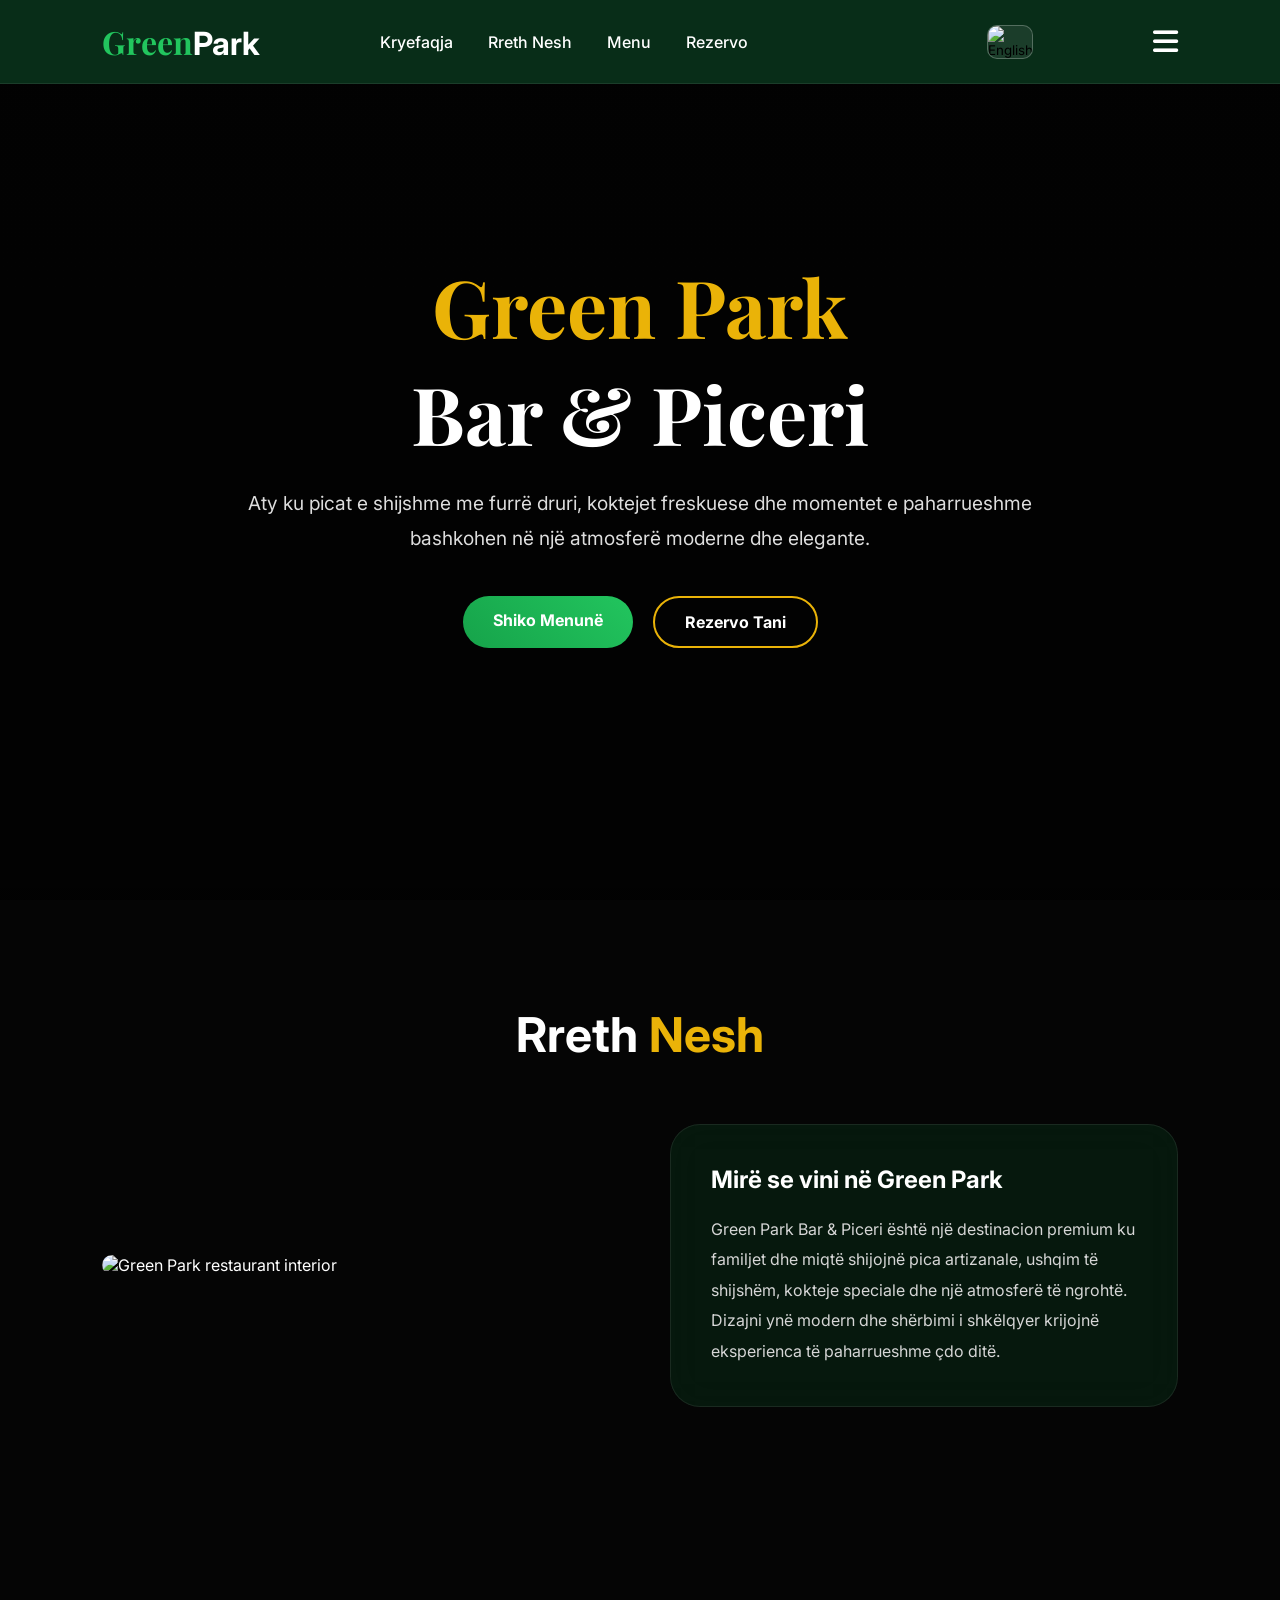
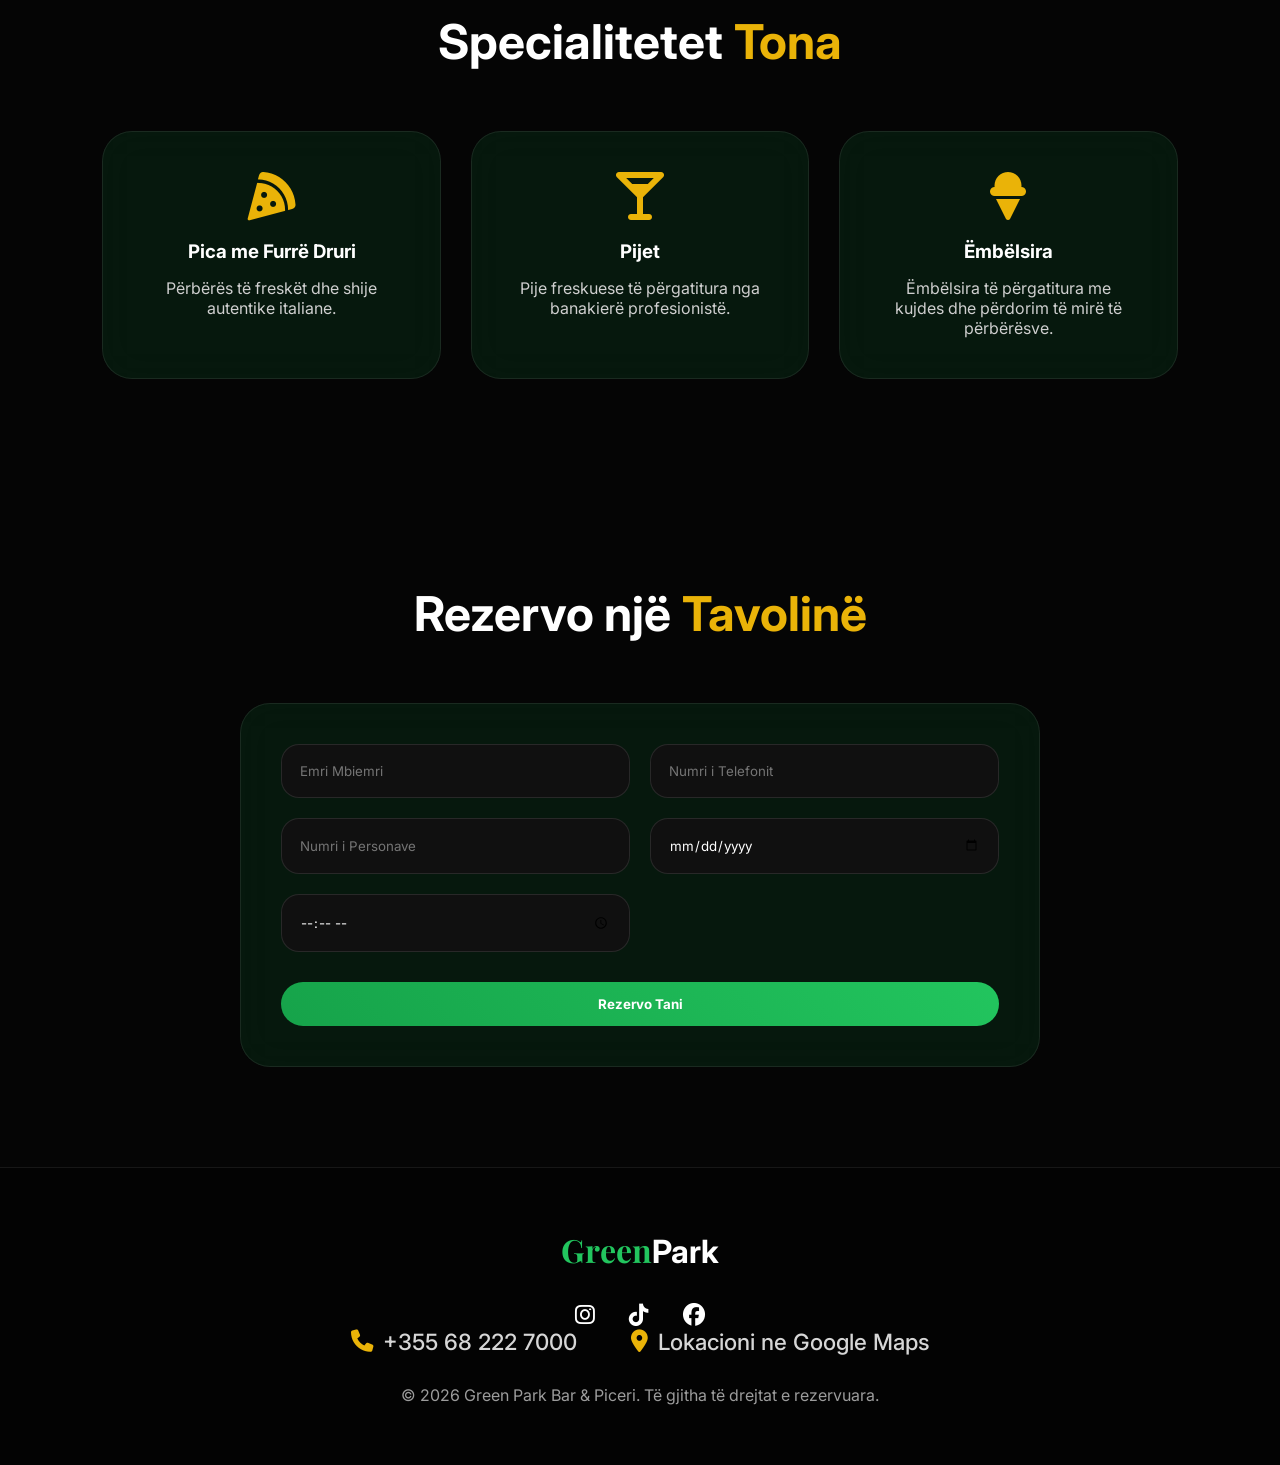
==== index.html @ cb2e2721 "Add files via upload" ====
<!DOCTYPE html>
<html lang="en">
<head>
<meta charset="UTF-8">
<meta name="viewport" content="width=device-width, initial-scale=1.0">
<title>Green Park | Bar & Pizzeria</title>

<!-- Fonts -->
<link rel="preconnect" href="https://fonts.googleapis.com">
<link rel="preconnect" href="https://fonts.gstatic.com" crossorigin>
<link href="https://fonts.googleapis.com/css2?family=Inter:wght@300;400;500;600;700&family=Playfair+Display:wght@600;700&family=Poppins:wght@400;500;600;700;800&display=swap" rel="stylesheet">
<link rel="stylesheet" href="style.css">
<!-- Icons -->
<link rel="stylesheet"
href="https://cdnjs.cloudflare.com/ajax/libs/font-awesome/6.6.0/css/all.min.css">
</head>
<body>

<nav>
    <div class="logo">Green<span>Park</span></div>

        <ul id="menu">
            <li><a href="#" data-i18n="navHome">Kryefaqja</a></li>
            <li><a href="#about" data-i18n="navAbout">Rreth Nesh</a></li>
            <li><a href="#MENU" data-i18n="navMenu">Menu</a></li>
            <li><a href="#reserve" data-i18n="navReserve">Rezervo</a></li>
        </ul>

    <div class="nav-right"></div>
        <button class="language-btn" type="button" onclick="toggleLanguage()" aria-label="Switch language">
            <img id="languageFlag" src="https://flagcdn.com/w40/al.png" alt="Shqip">
        </button>

        <i class="fa-solid fa-bars menu-btn" onclick="toggleMenu()"></i>
    </div>
</nav>

<section class="hero">
    <div class="hero-content">
        <h1><span>Green Park</span><br><span data-i18n="heroTitle">Bar & Piceri</span></h1>

        <p data-i18n="heroText">
            Aty ku picat e shijshme me furrë druri, koktejet freskuese dhe momentet e paharrueshme bashkohen në një atmosferë moderne dhe elegante.
        </p>

        <div class="buttons">
            <a href="#MENU" class="btn" id="viewMenuBtn" data-i18n="viewMenu">Shiko Menunë</a>
            <a href="#reserve" class="btn outline" id="reserveBtn" data-i18n="reserveNow">Rezervo Tani</a>
        </div>
    </div>
</section>

<section id="about">
    <div class="title">
        <h2 id="aboutTitle"><span data-i18n="aboutWord">Rreth</span> <span data-i18n="usWord">Nesh</span></h2>
    </div>

    <div class="about">
        <img src="https://images.unsplash.com/photo-1552566626-52f8b828add9?auto=format&fit=crop&w=1200&q=80" alt="Green Park restaurant interior">

        <div class="glass">
            <h2 data-i18n="welcomeTitle">Mirë se vini në Green Park</h2>
            <br>
            <p data-i18n="aboutText">
                Green Park Bar & Piceri është një destinacion premium ku familjet dhe miqtë shijojnë pica artizanale, ushqim të shijshëm, kokteje speciale dhe një atmosferë të ngrohtë. Dizajni ynë modern dhe shërbimi i shkëlqyer krijojnë eksperienca të paharrueshme çdo ditë.
            </p>
        </div>
    </div>
</section>

<section id="MENU">
    <div class="title">
        <h2><span data-i18n="ourWord">Specialitetet</span> <span data-i18n="specialtiesWord">Tona</span></h2>
    </div>

    <div class="menu-grid">

        <div class="card">
            <i class="fa-solid fa-pizza-slice"></i>
            <h3 data-i18n="pizzaTitle">Pica me Furrë Druri</h3>
            <p data-i18n="pizzaText">Përbërës të freskët dhe shije autentike italiane.</p>
        </div>

        <div class="card">
            <i class="fa-solid fa-martini-glass"></i>
            <h3 data-i18n="cocktailTitle">Pijet</h3>
            <p data-i18n="cocktailText">Pije freskuese të përgatitura nga banakierë profesionistë.</p>
        </div>

        <div class="card">
            <i class="fa-solid fa-ice-cream"></i>
            <h3 data-i18n="gardenTitle">Ëmbëlsira</h3>
            <p data-i18n="gardenText">Ëmbëlsira të përgatitura me kujdes dhe përdorim të mirë të përbërësve.</p>
        </div>

    </div>
</section>

<section id="reserve">
    <div class="title">
        <h2 id="reserveTitle"><span data-i18n="reserveA">Rezervo një</span> <span data-i18n="tableWord">Tavolinë</span></h2>
    </div>

    <div class="form glass">
        <div class="form-grid">
            <input type="text" id="name" data-placeholder="namePlaceholder" placeholder="Emri Mbiemri">
            <input type="tel" id="phone" data-placeholder="phonePlaceholder" placeholder="Numri i Telefonit">
            <input type="number" id="people" data-placeholder="peoplePlaceholder" placeholder="Numri i Personave" min="1" max="50">
            <input type="date" id="date">
            <input type="time" id="time">
        </div>

        <button class="btn" onclick="sendWhatsApp()" data-i18n="reserveNow">Rezervo Tani</button>
    </div>
</section>

<footer>
    <div class="logo">Green<span>Park</span></div>

    <div class="socials">
        <a href="https://www.instagram.com/greenpark_mamurras?utm_source=ig_web_button_share_sheet&igsh=ZDNlZDc0MzIxNw=="><i class="fab fa-instagram"></i></a>
        <a href="https://www.tiktok.com/@bar.piceri.greenpark"><i class="fab fa-tiktok"></i></a>
        <a href="https://www.facebook.com/pages/Bar%20Caffe%20Green%20Park/509795762831812/"><i class="fab fa-facebook"></i></a>

        <div class="footer-contact">
        <a href="tel:+355682227000">
            <i class="fa-solid fa-phone"></i>
            <span data-i18n="footerPhone">+355 68 222 7000</span>
        </a>

        <a href="https://www.google.com/maps/search/?api=1&query=Green%20Park%20Bar%20%26%20Pizzeria" target="_blank" rel="noopener">
            <i class="fa-solid fa-location-dot"></i>
            <span data-i18n="footerLocation">Lokacioni ne Google Maps</span>
        </a>
    </div>
    </div>

    <p data-i18n="footerText">© 2026 Green Park Bar & Pizzeria. All Rights Reserved.</p>
</footer>
<script src="script.js"></script>
</body>
</html>
---- style.css ----
:root{
    --green:#16a34a;       /* Main Green */
    --green2:#22c55e;      /* Light Green */
    --dark-green:#0b3d20;  /* Dark Green */
    --gold:#eab308;        /* Accent */
    --black:#050505;
    --card:rgba(22,163,74,0.12);
    --text:#ffffff;
    --gray:#d1d5db;
}

*{
    margin:0;
    padding:0;
    box-sizing:border-box;
    font-family:'Inter',sans-serif;
}

html{
    scroll-behavior:smooth;
}

body{
    background:#050505;
    color:white;
    overflow-x:hidden;
}

/* NAVBAR */

.menu-btn{ 
    display:none; 
    font-size:1.8rem; 
    color:white; 
    cursor:pointer;
}

nav{
    position:fixed;
    width:100%;
    top:0;
    left:0;
    z-index:1000;
    padding:20px 8%;
    display:flex;
    justify-content:space-between;
    align-items:center;
    background:rgba(11,61,32,.75);
    backdrop-filter:blur(20px);
    border-bottom:1px solid rgba(255,255,255,.08);
}

.logo{
    font-family:'Playfair Display',serif;
    font-size:2rem;
    color:var(--green2);
    font-weight:700;
}

.logo span{
    color:white;
}

.nav-right{
    display:flex;
    align-items:center;
    gap:22px;
}

nav ul{
    display:flex;
    gap:35px;
    list-style:none;
}

nav ul li a{
    color:white;
    text-decoration:none;
    font-weight:500;
    transition:.3s;
}

nav ul li a:hover{
    color:var(--green2);
}

.language-btn{
    width:46px;
    height:34px;
    display:flex;
    align-items:center;
    justify-content:center;
    padding:0;
    border:1px solid rgba(255,255,255,.25);
    border-radius:10px;
    background:rgba(255,255,255,.08);
    cursor:pointer;
    overflow:hidden;
    transition:.3s;
}

.language-btn:hover{
    transform:translateY(-2px);
    border-color:var(--gold);
}

.language-btn img{
    width:100%;
    height:100%;
    object-fit:cover;
}

.btn{
    padding:14px 30px;
    border:none;
    border-radius:50px;
    background:linear-gradient(
        45deg,
        var(--green),
        var(--green2)
    );
    color:white;
    font-weight:700;
    text-decoration:none;
    transition:.4s;
}

.btn:hover{
    transform:translateY(-3px);
}

/* HERO */

.hero{
    min-height:100vh;
    background:
    linear-gradient(rgba(0,0,0,.55),
    rgba(0,0,0,.7)),
    url("https://images.unsplash.com/photo-1513104890138-7c749659a591?auto=format&fit=crop&w=1600&q=80");
    background-size:cover;
    background-position:center;
    display:flex;
    align-items:center;
    justify-content:center;
    text-align:center;
    padding:100px 8%;
}

.hero-content{
    max-width:850px;
}

.hero h1{
    font-size:5rem;
    font-family:'Playfair Display',serif;
    margin-bottom:20px;
}

.hero h1 span:first-child{
    color:var(--gold);
    font-family:'Playfair Display',serif;
}

.hero h1 span:last-child{
    font-family:'Playfair Display',serif;
}

.hero p{
    color:#ddd;
    font-size:1.2rem;
    margin-bottom:40px;
    line-height:1.8;
}

.buttons{
    display:flex;
    justify-content:center;
    gap:20px;
    flex-wrap:wrap;
}

.outline{
    border:2px solid var(--gold);
    background:transparent;
    color:white;
}

/* SECTIONS */

section{
    padding:100px 8%;
}

.title{
    text-align:center;
    margin-bottom:60px;
}

.title h2{
    font-size:3rem;
    font-family:'Playfair Display',serif;
}

.title span:last-child{
    color:var(--gold);
}

/* ABOUT */

.about{
    display:grid;
    grid-template-columns:1fr 1fr;
    gap:60px;
    align-items:center;
}

.about img{
    width:100%;
    border-radius:30px;
}

.glass{
    background:var(--card);
    backdrop-filter:blur(20px);
    padding:40px;
    border-radius:30px;
    border:1px solid rgba(255,255,255,.08);
}

.about p{
    line-height:1.9;
    color:#d6d6d6;
}

/* MENU */

.menu-grid{
    display:grid;
    grid-template-columns:repeat(auto-fit,minmax(250px,1fr));
    gap:30px;
}

.card{
    background:var(--card);
    backdrop-filter:blur(20px);
    border-radius:30px;
    padding:40px;
    text-align:center;
    transition:.4s;
    border:1px solid rgba(255,255,255,.08);
}

.card:hover{
    transform:translateY(-10px);
}

.card i{
    font-size:3rem;
    color:var(--gold);
    margin-bottom:20px;
}

.card h3{
    margin-bottom:15px;
}

.card p{
    color:#cfcfcf;
}

/* GALLERY */

.gallery{
    display:grid;
    grid-template-columns:repeat(auto-fit,minmax(300px,1fr));
    gap:25px;
}

.gallery img{
    width:100%;
    height:300px;
    object-fit:cover;
    border-radius:25px;
    transition:.5s;
}

.gallery img:hover{
    transform:scale(1.05);
}

/* RESERVATION */

.form{
    max-width:800px;
    margin:auto;
}

.form-grid{
    display:grid;
    grid-template-columns:1fr 1fr;
    gap:20px;
}

input{
    width:100%;
    padding:18px;
    background:#101010;
    border:1px solid rgba(255,255,255,.1);
    border-radius:18px;
    color:white;
}

.form .btn{
    margin-top:30px;
    width:100%;
    cursor:pointer;
}

/* FOOTER */

footer{
    background:#030303;
    text-align:center;
    padding:60px 8%;
    border-top:1px solid rgba(255,255,255,.08);
}

.socials{
    margin:30px 0;
}

.socials a{
    color:white;
    font-size:1.4rem;
    margin:0 15px;
    transition:.3s;
}

.socials a:hover{
    color:var(--green2);
}

.footer-contact{
    display:flex;
    justify-content:center;
    align-items:center;
    gap:24px;
    flex-wrap:wrap;
    margin-bottom:28px;
}

.footer-contact a{
    display:flex;
    align-items:center;
    gap:10px;
    color:#d6d6d6;
    text-decoration:none;
    font-weight:500;
    transition:.3s;
}

.footer-contact a:hover{
    color:var(--green2);
}

.footer-contact i{
    color:var(--gold);
}

footer p{
    color:#9c9c9c;
}

/* RESPONSIVE */

@media(max-width:900px){

nav{
    padding:18px 6%;
}

.logo{
    font-size:1.7rem;
}

.nav-right{
    gap:14px;
}

nav ul{
    position:absolute;
    top:85px;
    right:-100%;
    width:220px;
    background:rgba(11,61,32,.95);
    backdrop-filter:blur(20px);
    flex-direction:column;
    gap:25px;
    padding:30px;
    border-radius:20px;
    transition:0.4s;
}

nav ul.active{
    right:20px;
}

.menu-btn{
    display:block;
}

.hero h1{
    font-size:3rem;
}

.about{
    grid-template-columns:1fr;
}

.form-grid{
    grid-template-columns:1fr;
}

}
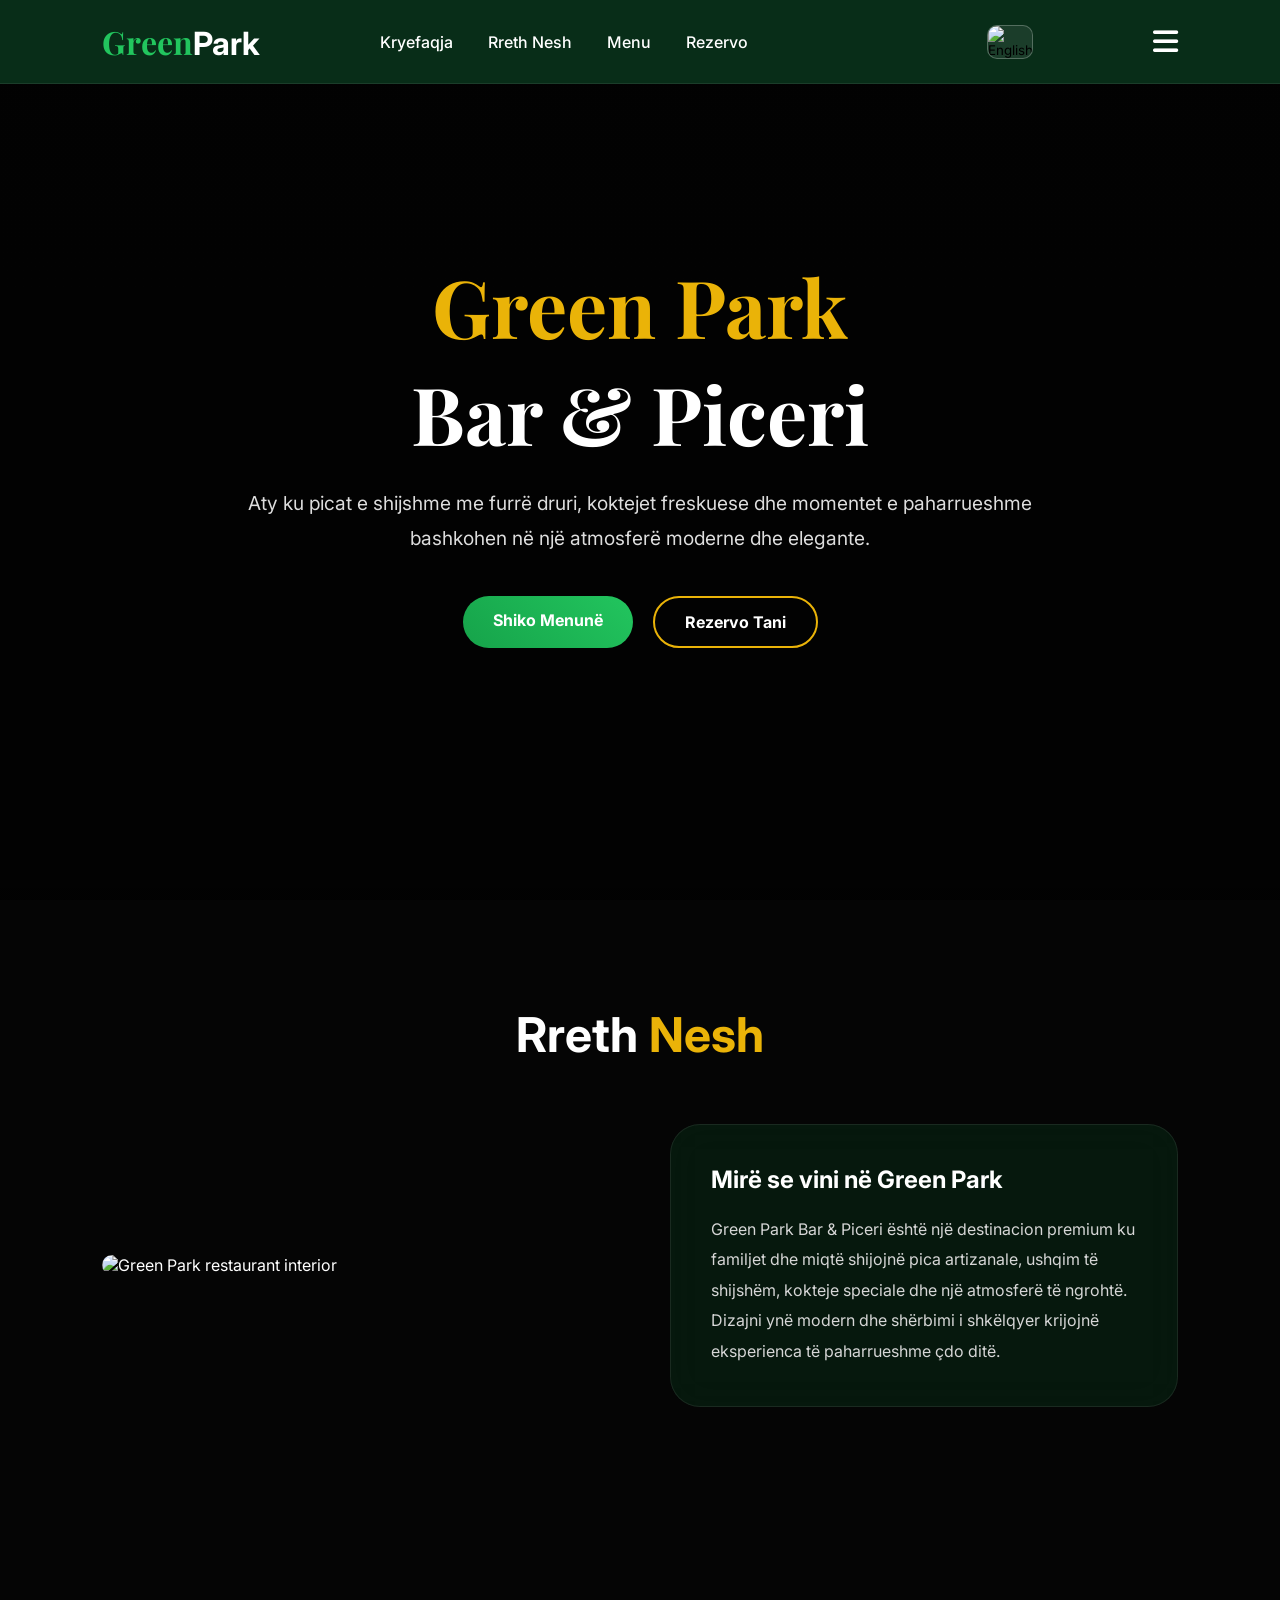
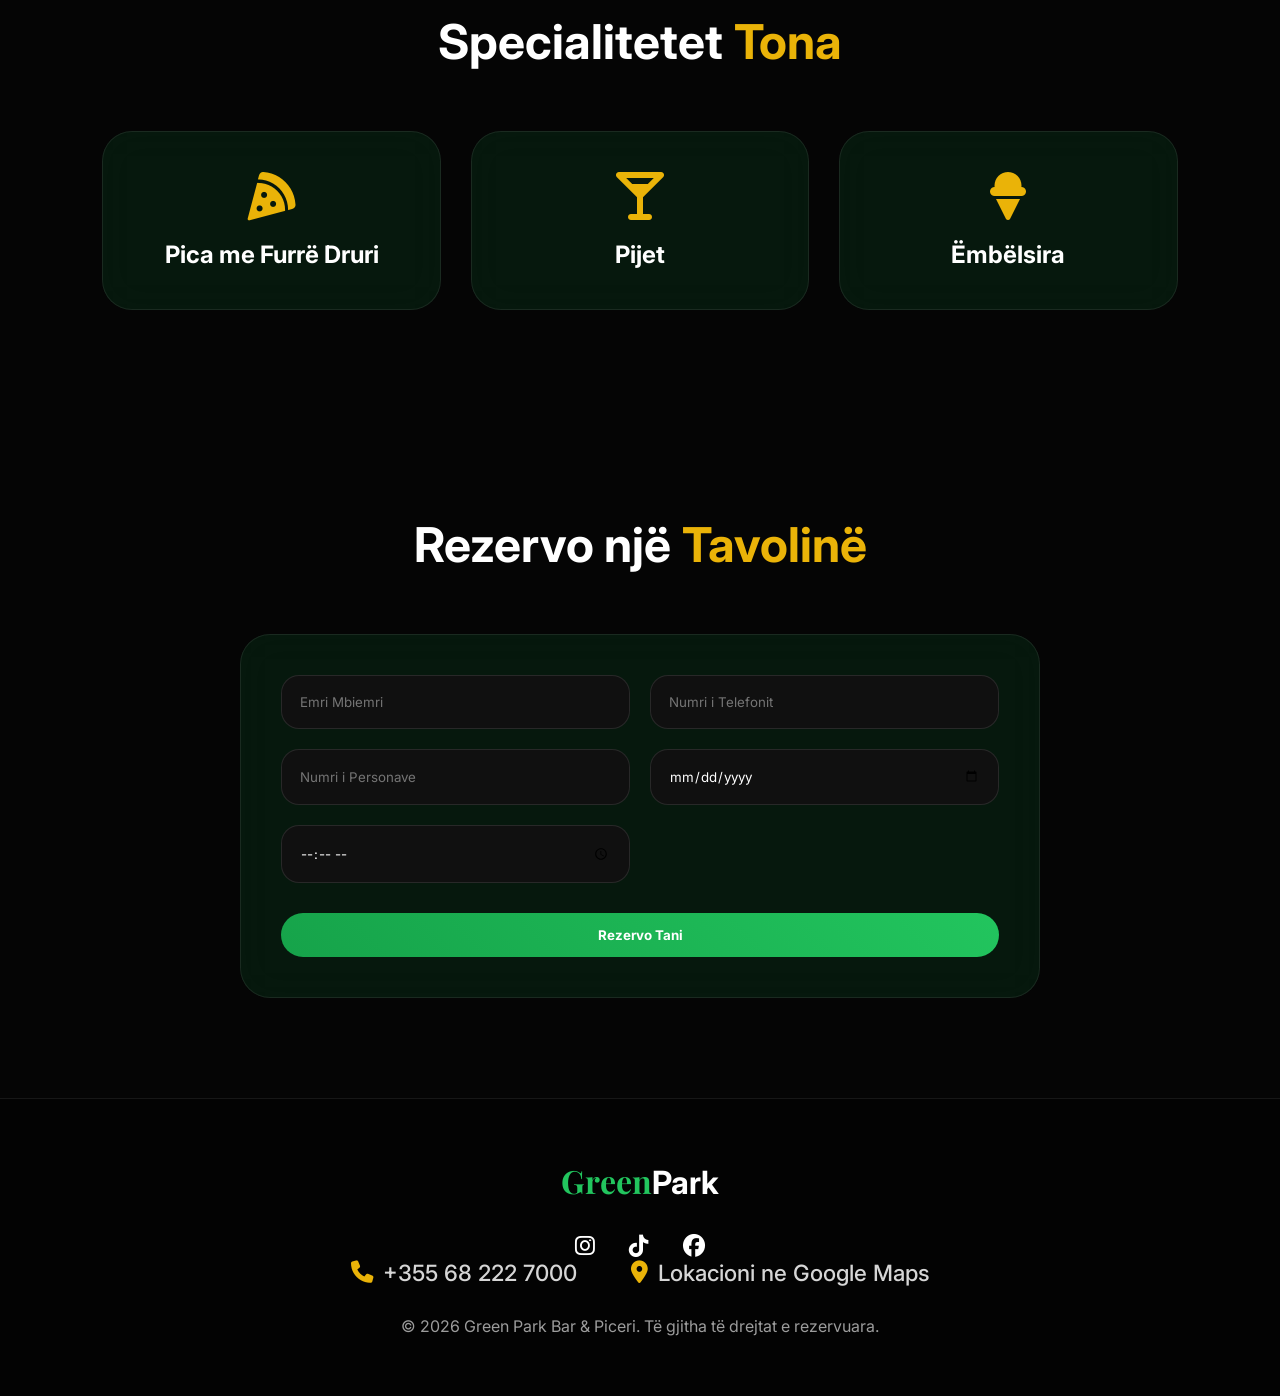
==== commit 8bf2f35f: "Update index.html" ====
--- a/index.html
+++ b/index.html
@@ -37,7 +37,7 @@
 
 <section class="hero">
     <div class="hero-content">
-        <h1><span>Green Park</span><br><span data-i18n="heroTitle">Bar & Piceri</span></h1>
+        <h1><span>Green Park</span><br><span data-i18n="heroTitle">Bar, Piceri & Kreperi</span></h1>
 
         <p data-i18n="heroText">
             Aty ku picat e shijshme me furrë druri, koktejet freskuese dhe momentet e paharrueshme bashkohen në një atmosferë moderne dhe elegante.
@@ -77,20 +77,17 @@
 
         <div class="card">
             <i class="fa-solid fa-pizza-slice"></i>
-            <h3 data-i18n="pizzaTitle">Pica me Furrë Druri</h3>
-            <p data-i18n="pizzaText">Përbërës të freskët dhe shije autentike italiane.</p>
+            <h2 data-i18n="pizzaTitle">Pica me Furrë Druri</h2>
         </div>
 
         <div class="card">
             <i class="fa-solid fa-martini-glass"></i>
-            <h3 data-i18n="cocktailTitle">Pijet</h3>
-            <p data-i18n="cocktailText">Pije freskuese të përgatitura nga banakierë profesionistë.</p>
+            <h2 data-i18n="cocktailTitle">Pijet</h2>
         </div>
 
         <div class="card">
             <i class="fa-solid fa-ice-cream"></i>
-            <h3 data-i18n="gardenTitle">Ëmbëlsira</h3>
-            <p data-i18n="gardenText">Ëmbëlsira të përgatitura me kujdes dhe përdorim të mirë të përbërësve.</p>
+            <h2 data-i18n="gardenTitle">Ëmbëlsira</h2>
         </div>
 
     </div>
@@ -139,4 +136,4 @@
 </footer>
 <script src="script.js"></script>
 </body>
-</html>+</html>
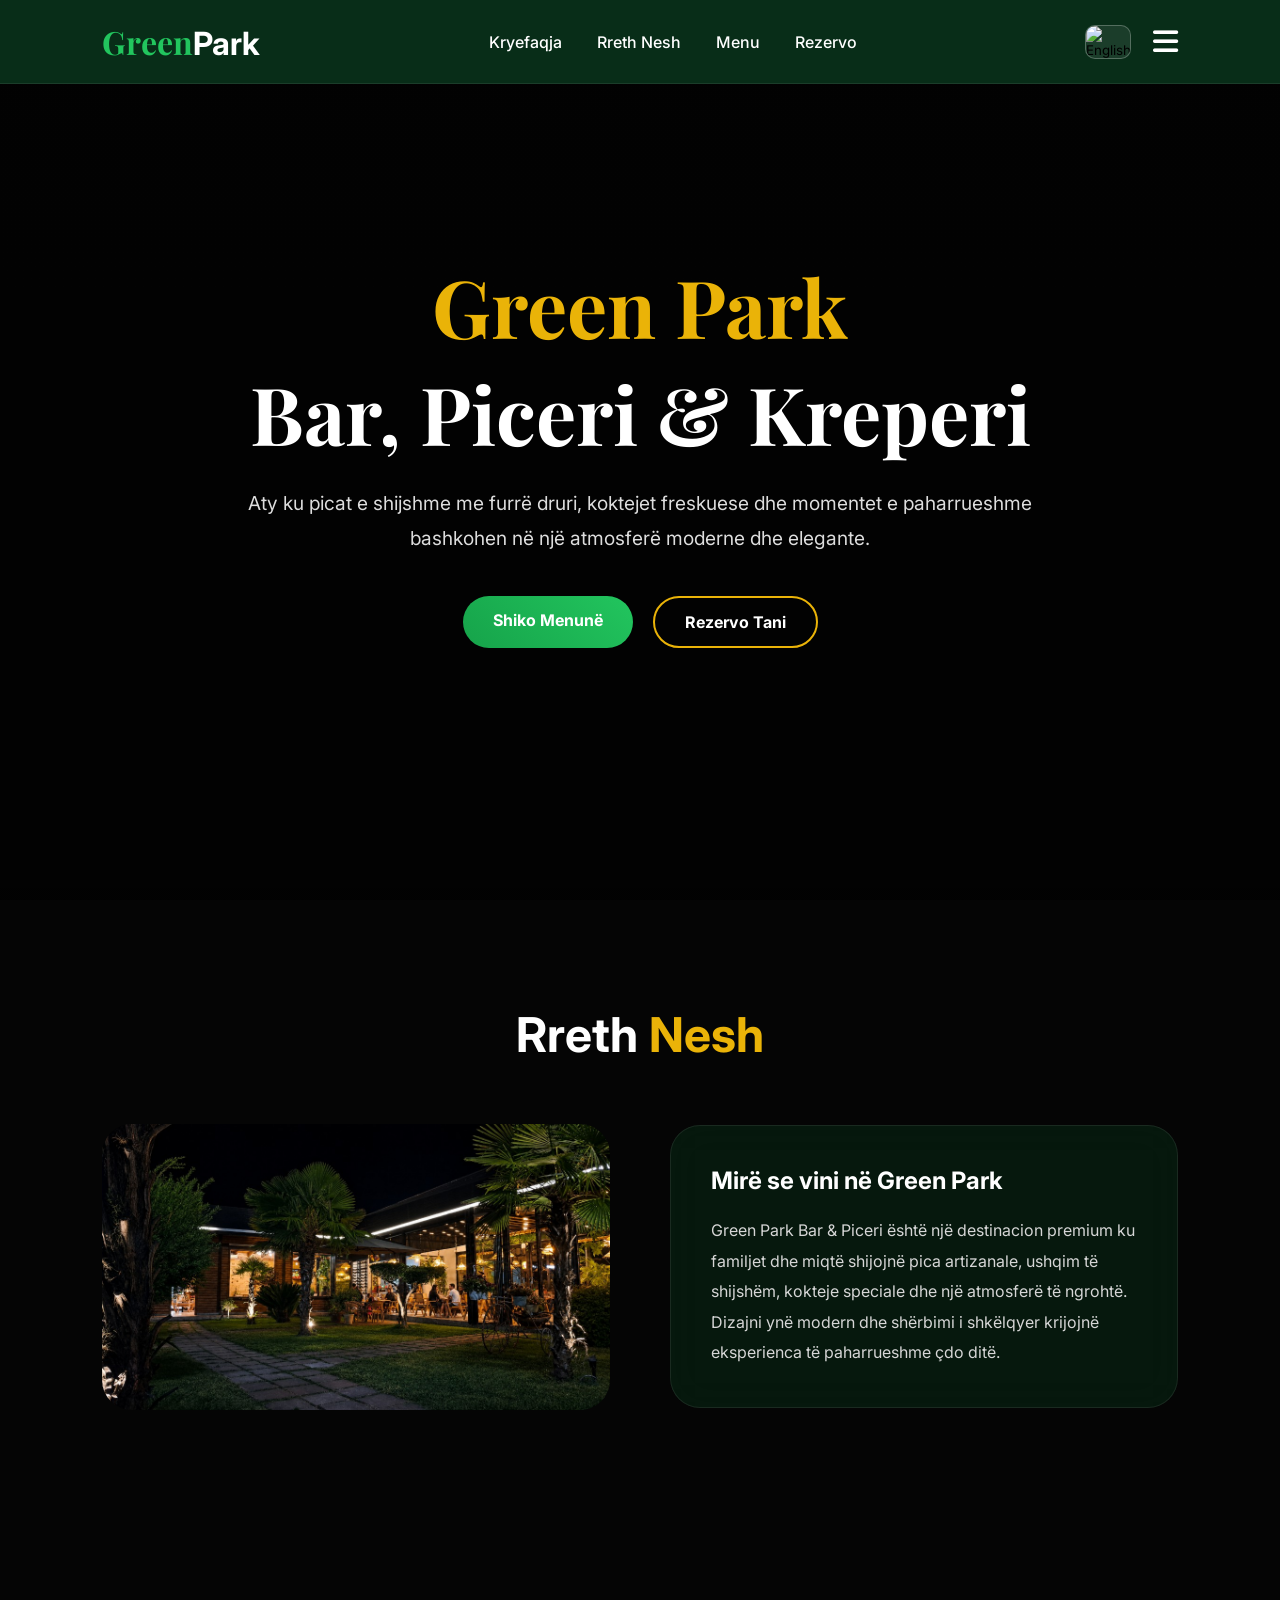
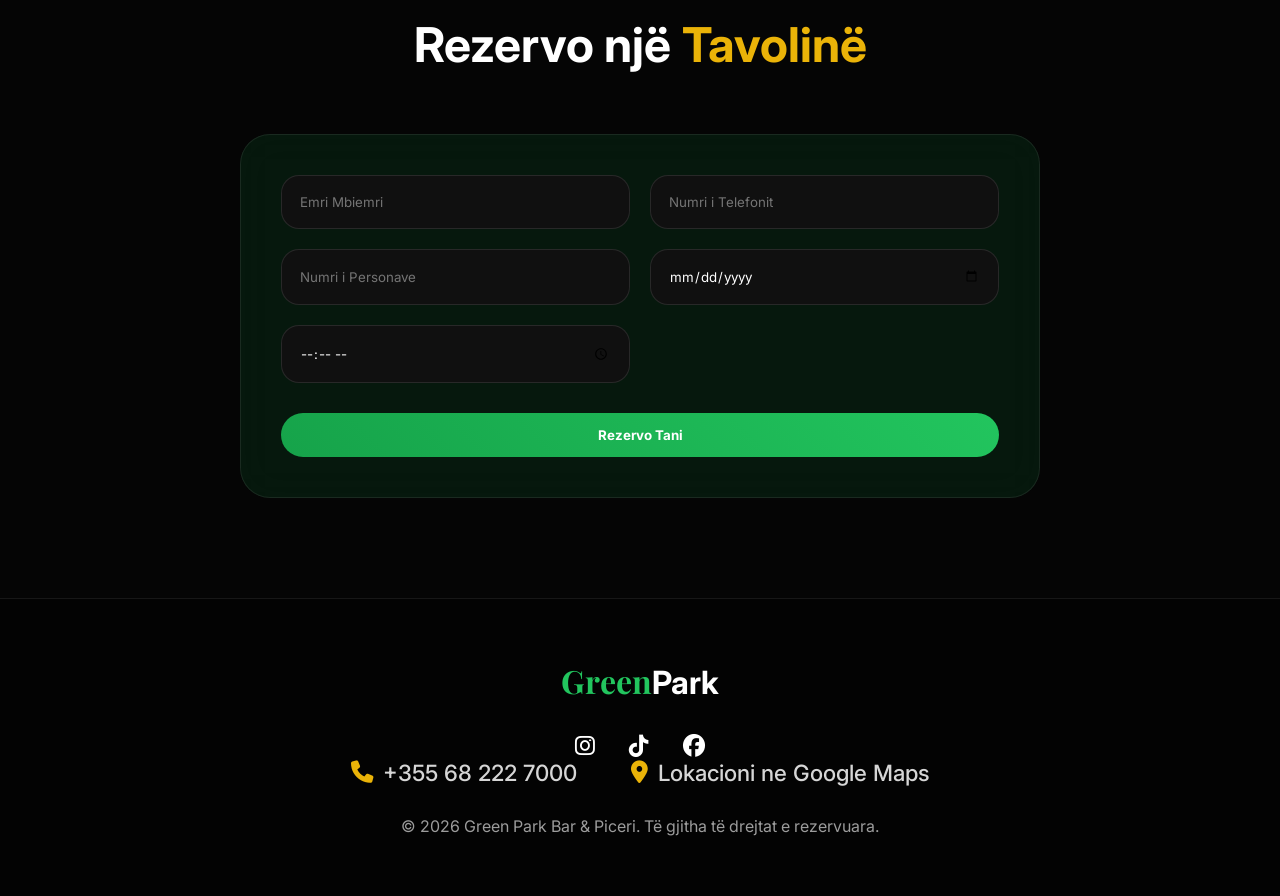
==== commit 74fa7349: "Add files via upload" ====
--- a/index.html
+++ b/index.html
@@ -3,6 +3,7 @@
 <head>
 <meta charset="UTF-8">
 <meta name="viewport" content="width=device-width, initial-scale=1.0">
+<link rel="icon" type="image/png" href="image-removebg-preview (2).png">
 <title>Green Park | Bar & Pizzeria</title>
 
 <!-- Fonts -->
@@ -20,13 +21,13 @@
     <div class="logo">Green<span>Park</span></div>
 
         <ul id="menu">
-            <li><a href="#" data-i18n="navHome">Kryefaqja</a></li>
-            <li><a href="#about" data-i18n="navAbout">Rreth Nesh</a></li>
-            <li><a href="#MENU" data-i18n="navMenu">Menu</a></li>
-            <li><a href="#reserve" data-i18n="navReserve">Rezervo</a></li>
+            <li><a href="index.html" data-i18n="navHome">Kryefaqja</a></li>
+            <li><a href="index.html#about" data-i18n="navAbout">Rreth Nesh</a></li>
+            <li><a href="menu.html" data-i18n="navMenu">Menu</a></li>
+            <li><a href="index.html#reserve" data-i18n="navReserve">Rezervo</a></li>
         </ul>
 
-    <div class="nav-right"></div>
+    <div class="nav-right">
         <button class="language-btn" type="button" onclick="toggleLanguage()" aria-label="Switch language">
             <img id="languageFlag" src="https://flagcdn.com/w40/al.png" alt="Shqip">
         </button>
@@ -44,8 +45,8 @@
         </p>
 
         <div class="buttons">
-            <a href="#MENU" class="btn" id="viewMenuBtn" data-i18n="viewMenu">Shiko Menunë</a>
-            <a href="#reserve" class="btn outline" id="reserveBtn" data-i18n="reserveNow">Rezervo Tani</a>
+            <a href="menu.html" class="btn" id="viewMenuBtn" data-i18n="viewMenu">Shiko Menunë</a>
+            <a href="index.html#reserve" class="btn outline" id="reserveBtn" data-i18n="reserveNow">Rezervo Tani</a>
         </div>
     </div>
 </section>
@@ -56,8 +57,7 @@
     </div>
 
     <div class="about">
-        <img src="https://images.unsplash.com/photo-1552566626-52f8b828add9?auto=format&fit=crop&w=1200&q=80" alt="Green Park restaurant interior">
-
+        <img src="lokali.jpg" alt="Green Park restaurant interior">
         <div class="glass">
             <h2 data-i18n="welcomeTitle">Mirë se vini në Green Park</h2>
             <br>
@@ -65,31 +65,6 @@
                 Green Park Bar & Piceri është një destinacion premium ku familjet dhe miqtë shijojnë pica artizanale, ushqim të shijshëm, kokteje speciale dhe një atmosferë të ngrohtë. Dizajni ynë modern dhe shërbimi i shkëlqyer krijojnë eksperienca të paharrueshme çdo ditë.
             </p>
         </div>
-    </div>
-</section>
-
-<section id="MENU">
-    <div class="title">
-        <h2><span data-i18n="ourWord">Specialitetet</span> <span data-i18n="specialtiesWord">Tona</span></h2>
-    </div>
-
-    <div class="menu-grid">
-
-        <div class="card">
-            <i class="fa-solid fa-pizza-slice"></i>
-            <h2 data-i18n="pizzaTitle">Pica me Furrë Druri</h2>
-        </div>
-
-        <div class="card">
-            <i class="fa-solid fa-martini-glass"></i>
-            <h2 data-i18n="cocktailTitle">Pijet</h2>
-        </div>
-
-        <div class="card">
-            <i class="fa-solid fa-ice-cream"></i>
-            <h2 data-i18n="gardenTitle">Ëmbëlsira</h2>
-        </div>
-
     </div>
 </section>
 
